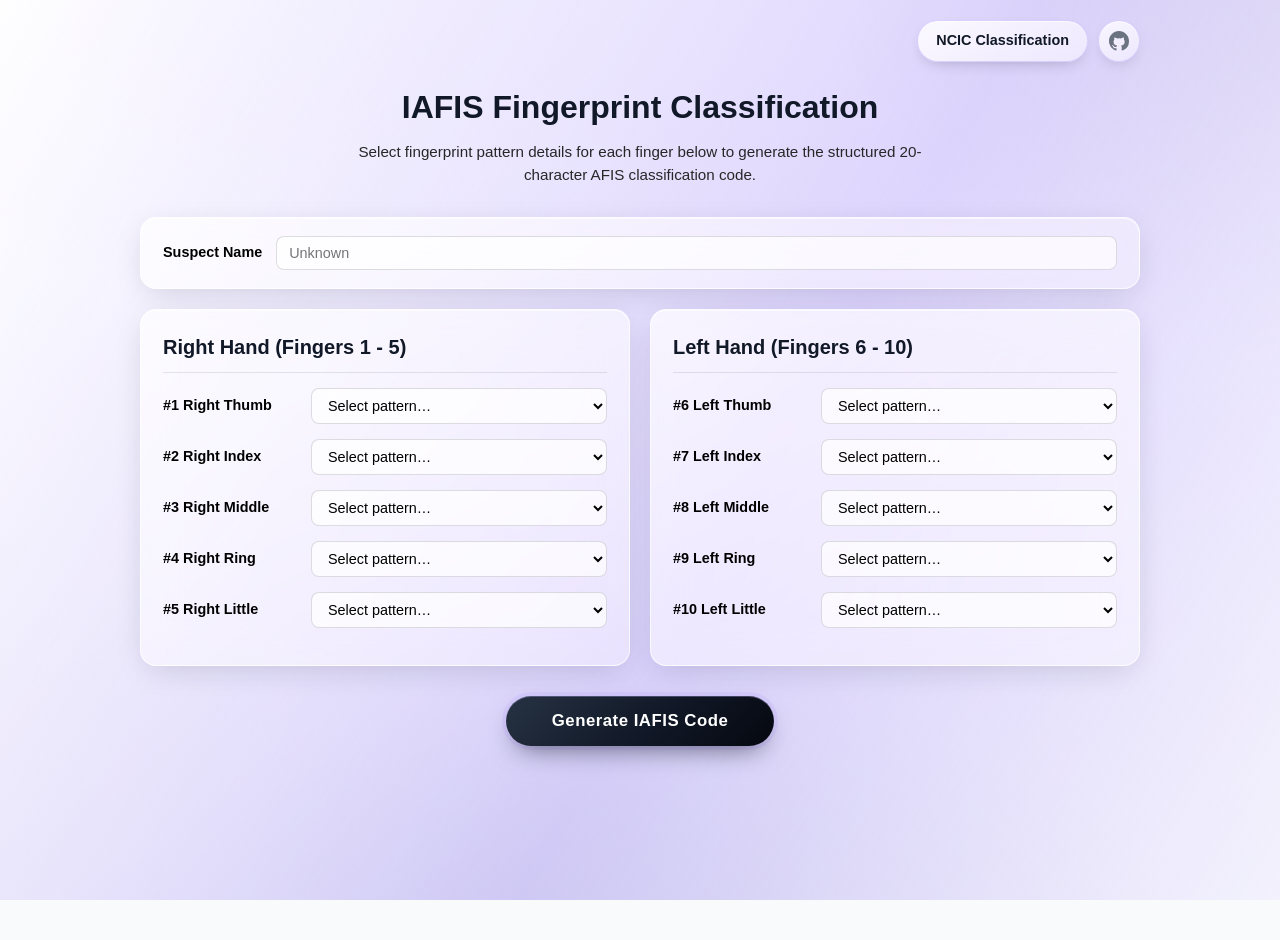
==== IAFIS.html @ 741ed1d3 "Add files via upload" ====
<!DOCTYPE html>
<html lang="en">
<head>
    <meta charset="UTF-8">
    <meta name="viewport" content="width=device-width, initial-scale=1.0">
    <title>Fingerprint Classification System (IAFIS)</title>
    <link rel="stylesheet" href="fingerprint.css">
</head>
<body>

<div class="container">
    <div class="topbar">
        <a class="nav-btn" href="NCIC.html">NCIC Classification</a>
        <a class="icon-btn" href="https://github.com/starlitliz" target="_blank" rel="noopener noreferrer" title="GitHub profile" aria-label="GitHub profile">
            <svg viewBox="0 0 16 16" fill="currentColor" aria-hidden="true"><path d="M8 0C3.58 0 0 3.58 0 8c0 3.54 2.29 6.53 5.47 7.59.4.07.55-.17.55-.38 0-.19-.01-.82-.01-1.49-2.01.37-2.53-.49-2.69-.94-.09-.23-.48-.94-.82-1.13-.28-.15-.68-.52-.01-.53.63-.01 1.08.58 1.23.82.72 1.21 1.87.87 2.33.66.07-.52.28-.87.51-1.07-1.78-.2-2.91-.88-2.91-3.02 0-.68.24-1.24.64-1.68-.06-.16-.28-.82.06-1.7 0 0 .68-.22 2.23.83a5.5 5.5 0 0 1 3.02 0c1.55-1.05 2.23-.83 2.23-.83.34.88.12 1.54.06 1.7.4.44.64 1 .64 1.68 0 2.15-1.13 2.82-2.92 3.02.29.25.55.74.55 1.5 0 1.08-.01 1.96-.01 2.23 0 .21.15.46.55.38A7.99 7.99 0 0 0 16 8c0-4.42-3.58-8-8-8Z"/></svg>
        </a>
    </div>

    <header>
        <h1>IAFIS Fingerprint Classification</h1>
            <p class="description">Select fingerprint pattern details for each finger below to generate the structured 20-character AFIS classification code.</p>

    </header>

    <form id="fingerprintForm">
        <!-- SUSPECT IDENTITY -->
        <div class="suspect-card glass">
            <label for="suspectName">Suspect Name</label>
            <input type="text" id="suspectName" placeholder="Unknown" autocomplete="off">
        </div>

        <div class="hands-grid">
            <!-- RIGHT HAND -->
            <div class="hand-card glass">
                <h2>Right Hand (Fingers 1 - 5)</h2>

                <div class="finger-row">
                    <span class="finger-label">#1 Right Thumb</span>
                    <div class="finger-inputs">
                        <select id="f1" required></select>
                    </div>
                </div>

                <div class="finger-row">
                    <span class="finger-label">#2 Right Index</span>
                    <div class="finger-inputs">
                        <select id="f2" required></select>
                    </div>
                </div>

                <div class="finger-row">
                    <span class="finger-label">#3 Right Middle</span>
                    <div class="finger-inputs">
                        <select id="f3" required></select>
                    </div>
                </div>

                <div class="finger-row">
                    <span class="finger-label">#4 Right Ring</span>
                    <div class="finger-inputs">
                        <select id="f4" required></select>
                    </div>
                </div>

                <div class="finger-row">
                    <span class="finger-label">#5 Right Little</span>
                    <div class="finger-inputs">
                        <select id="f5" required></select>
                    </div>
                </div>
            </div>

            <!-- LEFT HAND -->
            <div class="hand-card glass">
                <h2>Left Hand (Fingers 6 - 10)</h2>

                <div class="finger-row">
                    <span class="finger-label">#6 Left Thumb</span>
                    <div class="finger-inputs">
                        <select id="f6" required></select>
                    </div>
                </div>

                <div class="finger-row">
                    <span class="finger-label">#7 Left Index</span>
                    <div class="finger-inputs">
                        <select id="f7" required></select>
                    </div>
                </div>

                <div class="finger-row">
                    <span class="finger-label">#8 Left Middle</span>
                    <div class="finger-inputs">
                        <select id="f8" required></select>
                    </div>
                </div>

                <div class="finger-row">
                    <span class="finger-label">#9 Left Ring</span>
                    <div class="finger-inputs">
                        <select id="f9" required></select>
                    </div>
                </div>

                <div class="finger-row">
                    <span class="finger-label">#10 Left Little</span>
                    <div class="finger-inputs">
                        <select id="f10" required></select>
                    </div>
                </div>
            </div>
        </div>

        <div class="btn-container">
            <button type="submit">Generate IAFIS Code</button>
        </div>
    </form>

    <!-- RESULTS SECTION -->
    <div id="resultsCard" class="results-card glass">
        <h2>Generated IAFIS Classification Code</h2>
        <p class="suspect-readout" id="suspectReadout">Suspect: <strong>Unknown</strong></p>
        <div class="code-display" id="codeOutput">-- -- -- -- -- -- -- -- -- --</div>

        <h3>Fingerprint Code Breakdown</h3>
        <div class="table-wrapper">
            <table>
                <thead>
                    <tr>
                        <th>Finger Number</th>
                        <th>Finger Name</th>
                        <th>Pattern Selected</th>
                        <th>IAFIS Code Segment</th>
                    </tr>
                </thead>
                <tbody id="breakdownTableBody">
                    <!-- JavaScript dynamically injects rows here -->
                </tbody>
            </table>
        </div>

        <div class="download-row">
            <button type="button" class="secondary-btn" id="downloadPngBtn">DOWNLOAD</button>
        </div>
    </div>
</div>

<script src="fingerprint.js"></script>
<script>
    // IAFIS needs no tracing or ridge count: the pattern alone fixes the code,
    // except for loops, where the coding hand decides the slant.
    //   all arches -> AU      all whorls -> WU
    //   scarred    -> SR      amputated  -> XX
    //   unclassifiable -> UC  unattainable -> UP
    const patterns = [
        { value: "PLAIN_ARCH",     label: "Plain Arch ",                group: "arch" },
        { value: "TENTED_ARCH",    label: "Tented Arch ",               group: "arch" },
        { value: "PLAIN_WHORL",    label: "Plain Whorl ",               group: "whorl" },
        { value: "CENTRAL_POCKET", label: "Central Pocket Loop Whorl ", group: "whorl" },
        { value: "DOUBLE_LOOP",    label: "Double Loop Whorl ",         group: "whorl" },
        { value: "ACCIDENTAL",     label: "Accidental Whorl ",          group: "whorl" },
        { value: "ULNAR_LOOP",     label: "Ulnar Loop",                     group: "loop" },
        { value: "RADIAL_LOOP",    label: "Radial Loop",                    group: "loop" },
        { value: "AMPUTATED",      label: "Amputated ",                 code: "XX" },
        { value: "SCARRED",        label: "Scarred ",                   code: "SR" },
        { value: "UNCLASSIFIABLE", label: "Cannot Be Classified ",      code: "UC" },
        { value: "UNATTAINABLE",   label: "Unattainable Print ",        code: "UP" }
    ];

    function iafisSegmentFor(i) {
        const pattern = patternFor(document.getElementById("f" + i).value);
        if (!pattern) return null;

        // The code column already shows the AU / WU collapse, so the detail
        // column just names the pattern.
        const label = pattern.label.replace(/ \([A-Z]{2}\)$/, "").trim();

        if (pattern.group === "arch") {
            return { code: "AU", detail: label };
        }

        if (pattern.group === "whorl") {
            return { code: "WU", detail: label };
        }

        if (pattern.group === "loop") {
            // Ulnar on the right hand and radial on the left both slant right;
            // the opposite pairing slants left.
            const rightHand = i <= 5;
            const isUlnar = pattern.value === "ULNAR_LOOP";
            const code = (isUlnar === rightHand) ? "RS" : "LS";
            return {
                code: code,
                detail: label + ", " + (rightHand ? "right" : "left") + " hand, " +
                        (code === "RS" ? "right slant" : "left slant")
            };
        }

        return { code: pattern.code, detail: label };
    }

    initFingerprintPage({
        system: "IAFIS",
        patterns: patterns,
        segmentFor: iafisSegmentFor,
        incompleteMessage: i =>
            "Finger #" + i + " (" + FINGER_NAMES[i - 1] + ") has no pattern selected. " +
            "Please choose an option for every finger."
    });
</script>

</body>
</html>
---- fingerprint.css ----
:root {
    --primary: #111827;
    --primary-hover: #374151;
    --background: #F9FAFB;
    --card-bg: #ffffff;
    --text: #000000;
    --border: #cbd5e1;
    --accent: #C4B5FD;
    --accent-rgb: 196 181 253;
    --glass-border: rgba(255, 255, 255, 0.72);
    --glass-shadow: 0 8px 32px -8px rgb(15 23 42 / 0.18);
}

body {
    font-family: -apple-system, BlinkMacSystemFont, "Segoe UI", Roboto, Helvetica, Arial, sans-serif;
    color: var(--text);
    line-height: 1.5;
    margin: 0;
    padding: 20px;
    min-height: 100vh;
    background-color: var(--background);
    /* Layered washes: lilac accent top-left, ink top-right, slate at the
       base, over a soft vertical fade. Fixed so it stays put on scroll. */
    background-image:
        radial-gradient(900px 620px at 10% -12%, rgb(var(--accent-rgb) / 0.30), transparent 62%),
        radial-gradient(820px 680px at 102% -4%, rgb(17 24 39 / 0.11), transparent 58%),
        radial-gradient(900px 560px at 50% 112%, rgb(148 163 184 / 0.30), transparent 62%),
        linear-gradient(180deg, #ffffff 0%, var(--background) 42%, #eceff4 100%);
    background-attachment: fixed;
}

/* Slow lilac-and-white drift, painted on a fixed layer behind the content so
   scrolling never moves it and the glass panels blur it as it travels. */
body::before {
    content: "";
    position: fixed;
    inset: 0;
    z-index: -1;
    pointer-events: none;
    background-image: linear-gradient(120deg,
        #ffffff 0%,
        rgb(var(--accent-rgb) / 0.62) 18%,
        #ffffff 36%,
        rgb(var(--accent-rgb) / 0.45) 54%,
        #ffffff 72%,
        rgb(var(--accent-rgb) / 0.58) 88%,
        #ffffff 100%);
    background-size: 320% 320%;
    opacity: 0.9;
    animation: lilacDrift 26s ease-in-out infinite alternate;
}

@keyframes lilacDrift {
    0%   { background-position:   0% 50%; }
    50%  { background-position: 100%  8%; }
    100% { background-position:  55% 100%; }
}

@media (prefers-reduced-motion: reduce) {
    body::before {
        animation: none;
    }
}

.container {
    max-width: 1000px;
    margin: 0 auto;
}

header {
    text-align: center;
    margin-bottom: 30px;
}

h1 {
    color: var(--primary);
    margin-bottom: 10px;
}

.description {
    color: #272728;
    font-size: 0.95rem;
    max-width: 600px;
    margin: 0 auto;
}

/* ---------- Top-right actions ---------- */

.topbar {
    display: flex;
    align-items: center;
    justify-content: flex-end;
    gap: 10px;
    margin-bottom: 10px;
}

.nav-btn {
    display: inline-flex;
    align-items: center;
    gap: 8px;
    padding: 9px 18px;
    border-radius: 999px;
    font-size: 0.9rem;
    font-weight: 600;
    text-decoration: none;
    color: var(--primary);
    background-image: linear-gradient(155deg, rgb(255 255 255 / 0.86), rgb(255 255 255 / 0.5));
    border: 1px solid rgb(var(--accent-rgb) / 0.55);
    box-shadow:
        0 6px 16px -8px rgb(17 24 39 / 0.32),
        inset 0 1px 0 rgb(255 255 255 / 0.7);
    backdrop-filter: blur(12px) saturate(160%);
    -webkit-backdrop-filter: blur(12px) saturate(160%);
    transition: transform 0.18s ease, box-shadow 0.2s ease;
}

.nav-btn:hover {
    transform: translateY(-1px);
    box-shadow:
        0 10px 22px -10px rgb(17 24 39 / 0.38),
        0 0 0 4px rgb(var(--accent-rgb) / 0.30),
        inset 0 1px 0 rgb(255 255 255 / 0.7);
}

.nav-btn:focus-visible,
.icon-btn:focus-visible {
    outline: 3px solid var(--accent);
    outline-offset: 3px;
}

.icon-btn {
    display: inline-flex;
    align-items: center;
    justify-content: center;
    width: 40px;
    height: 40px;
    border-radius: 50%;
    color: #6b7280;
    background-image: linear-gradient(155deg, rgb(255 255 255 / 0.82), rgb(255 255 255 / 0.45));
    /* Same lilac ring as the nav button, so the pair reads as one cluster. */
    border: 1px solid rgb(var(--accent-rgb) / 0.55);
    box-shadow:
        0 6px 16px -8px rgb(17 24 39 / 0.28),
        inset 0 1px 0 rgb(255 255 255 / 0.7);
    backdrop-filter: blur(12px) saturate(160%);
    -webkit-backdrop-filter: blur(12px) saturate(160%);
    transition: transform 0.18s ease, color 0.2s ease, box-shadow 0.2s ease;
}

.icon-btn:hover {
    transform: translateY(-1px);
    color: var(--primary);
    box-shadow:
        0 10px 22px -10px rgb(17 24 39 / 0.34),
        0 0 0 4px rgb(var(--accent-rgb) / 0.26),
        inset 0 1px 0 rgb(255 255 255 / 0.7);
}

.icon-btn svg {
    width: 20px;
    height: 20px;
    display: block;
}


.suspect-card {
    padding: 18px 22px;
    margin-bottom: 20px;
    display: flex;
    align-items: center;
    gap: 14px;
    flex-wrap: wrap;
}

.suspect-card label {
    font-weight: 600;
    font-size: 0.9rem;
}

.suspect-card input {
    flex: 1 1 240px;
}

.suspect-hint {
    font-size: 0.8rem;
    color: #4b5563;
    flex-basis: 100%;
    margin: 0;
}

.suspect-readout {
    font-size: 0.95rem;
    color: #374151;
    margin: 0 0 6px;
}

.suspect-readout strong {
    color: var(--primary);
}

/* ---------- Cards ---------- */

.hands-grid {
    display: grid;
    grid-template-columns: 1fr;
    gap: 20px;
    margin-bottom: 30px;
}

@media (min-width: 768px) {
    .hands-grid {
        grid-template-columns: 1fr 1fr;
    }
}

/* Frosted panel shared by the hand cards, suspect card and results card. */
.glass {
    background-image: linear-gradient(155deg, rgb(255 255 255 / 0.72), rgb(255 255 255 / 0.38));
    border: 1px solid var(--glass-border);
    border-radius: 16px;
    box-shadow: var(--glass-shadow), inset 0 1px 0 rgb(255 255 255 / 0.65);
    backdrop-filter: blur(18px) saturate(165%);
    -webkit-backdrop-filter: blur(18px) saturate(165%);
}

/* Browsers without backdrop-filter would show text over the raw
   gradient, so fall back to a near-opaque panel. */
@supports not ((backdrop-filter: blur(1px)) or (-webkit-backdrop-filter: blur(1px))) {
    .glass {
        background-image: linear-gradient(155deg, rgb(255 255 255 / 0.96), rgb(255 255 255 / 0.9));
    }
}

.hand-card {
    padding: 22px;
}

.hand-card h2 {
    color: var(--primary);
    font-size: 1.25rem;
    margin-top: 0;
    margin-bottom: 15px;
    border-bottom: 1px solid rgb(17 24 39 / 0.10);
    padding-bottom: 10px;
}

.finger-row {
    display: flex;
    flex-direction: column;
    gap: 8px;
    margin-bottom: 15px;
}

@media (min-width: 480px) {
    .finger-row {
        flex-direction: row;
        align-items: center;
        justify-content: space-between;
    }
}

.finger-label {
    font-weight: 600;
    font-size: 0.9rem;
    min-width: 140px;
}

.finger-inputs {
    display: flex;
    gap: 10px;
    flex-grow: 1;
}

/* ---------- Inputs ---------- */

select,
input[type="number"],
input[type="text"] {
    width: 100%;
    padding: 8px 12px;
    border-radius: 8px;
    border: 1px solid rgb(17 24 39 / 0.14);
    background-color: rgb(255 255 255 / 0.72);
    color: var(--text);
    font-size: 0.9rem;
    font-family: inherit;
    outline: none;
    transition: border-color 0.2s, box-shadow 0.2s, background-color 0.2s;
    box-sizing: border-box;
}

select:hover,
input[type="number"]:hover,
input[type="text"]:hover {
    background-color: rgb(255 255 255 / 0.9);
}

select:focus,
input[type="number"]:focus,
input[type="text"]:focus {
    border-color: var(--primary);
    background-color: #fff;
    box-shadow: 0 0 0 3px rgb(var(--accent-rgb) / 0.50);
}

.pattern-select {
    flex: 2 1 0;
}

.extra-input {
    flex: 1 1 0;
    min-width: 0;
}

.hidden {
    display: none;
}

/* ---------- Buttons ---------- */

.btn-container {
    text-align: center;
    margin-bottom: 30px;
}

button {
    position: relative;
    overflow: hidden;
    background-image: linear-gradient(135deg, #263243 0%, var(--primary) 55%, #05080f 100%);
    color: #fff;
    border: none;
    padding: 15px 46px;
    font-size: 1.05rem;
    font-family: inherit;
    font-weight: 700;
    letter-spacing: 0.03em;
    border-radius: 999px;
    cursor: pointer;
    transition: transform 0.18s ease, box-shadow 0.2s ease, filter 0.2s ease;
    /* Dark body, lilac halo — echoes the accent on the result readout. */
    box-shadow:
        0 12px 26px -10px rgb(17 24 39 / 0.60),
        0 0 0 4px rgb(var(--accent-rgb) / 0.32),
        inset 0 1px 0 rgb(var(--accent-rgb) / 0.30);
}

/* Light sweep that crosses the button on hover. */
button::after {
    content: "";
    position: absolute;
    inset: 0;
    background-image: linear-gradient(110deg, transparent 20%, rgb(255 255 255 / 0.28) 50%, transparent 80%);
    transform: translateX(-120%);
    transition: transform 0.55s ease;
}

button:hover {
    transform: translateY(-2px);
    filter: brightness(1.08);
    box-shadow:
        0 18px 34px -12px rgb(17 24 39 / 0.65),
        0 0 0 6px rgb(var(--accent-rgb) / 0.48),
        inset 0 1px 0 rgb(var(--accent-rgb) / 0.38);
}

button:hover::after {
    transform: translateX(120%);
}

button:active {
    transform: translateY(0) scale(0.985);
}

button:focus-visible {
    outline: 3px solid var(--accent);
    outline-offset: 4px;
}

/* Quieter counterpart to the main action, for the PNG export. */
.secondary-btn {
    background-image: linear-gradient(155deg, rgb(255 255 255 / 0.9), rgb(255 255 255 / 0.55));
    color: var(--primary);
    padding: 10px 22px;
    font-size: 0.9rem;
    font-weight: 600;
    letter-spacing: 0;
    border: 1px solid rgb(var(--accent-rgb) / 0.55);
    box-shadow:
        0 6px 16px -8px rgb(17 24 39 / 0.30),
        inset 0 1px 0 rgb(255 255 255 / 0.7);
}

.secondary-btn:hover {
    filter: none;
    box-shadow:
        0 10px 22px -10px rgb(17 24 39 / 0.35),
        0 0 0 4px rgb(var(--accent-rgb) / 0.30),
        inset 0 1px 0 rgb(255 255 255 / 0.7);
}

.secondary-btn::after {
    background-image: linear-gradient(110deg, transparent 20%, rgb(var(--accent-rgb) / 0.40) 50%, transparent 80%);
}

.download-row {
    display: flex;
    justify-content: flex-end;
    margin-top: 16px;
}

@media (prefers-reduced-motion: reduce) {
    button, button::after, .nav-btn, .icon-btn {
        transition: none;
    }

    button:hover, .nav-btn:hover, .icon-btn:hover {
        transform: none;
    }
}

/* ---------- Results ---------- */

.results-card {
    padding: 26px;
    display: none;
}

.results-card.active {
    display: block;
}

.results-card h2 {
    margin-top: 0;
    color: var(--primary);
}

.code-display {
    background-image: linear-gradient(135deg, #16202f 0%, #0f172a 60%, #060a12 100%);
    color: var(--accent);
    font-family: ui-monospace, SFMono-Regular, Menlo, Consolas, monospace;
    font-size: 1.75rem;
    text-align: center;
    padding: 18px 15px;
    border-radius: 12px;
    letter-spacing: 2px;
    margin: 20px 0;
    font-weight: bold;
    border: 1px solid rgb(var(--accent-rgb) / 0.28);
    box-shadow:
        inset 0 0 26px rgb(var(--accent-rgb) / 0.12),
        0 10px 24px -12px rgb(15 23 42 / 0.55);
    text-shadow: 0 0 14px rgb(var(--accent-rgb) / 0.50);
}

.table-wrapper {
    overflow-x: auto;
    border-radius: 12px;
    border: 1px solid rgb(17 24 39 / 0.10);
}

table {
    width: 100%;
    border-collapse: collapse;
    font-size: 0.9rem;
}

th, td {
    border-bottom: 1px solid rgb(17 24 39 / 0.08);
    padding: 11px 10px;
    text-align: center;
}

th {
    background-color: rgb(17 24 39 / 0.06);
    color: var(--primary);
    font-weight: 600;
    letter-spacing: 0.02em;
}

tbody tr:nth-child(even) {
    background-color: rgb(255 255 255 / 0.45);
}

tbody tr:last-child td {
    border-bottom: none;
}
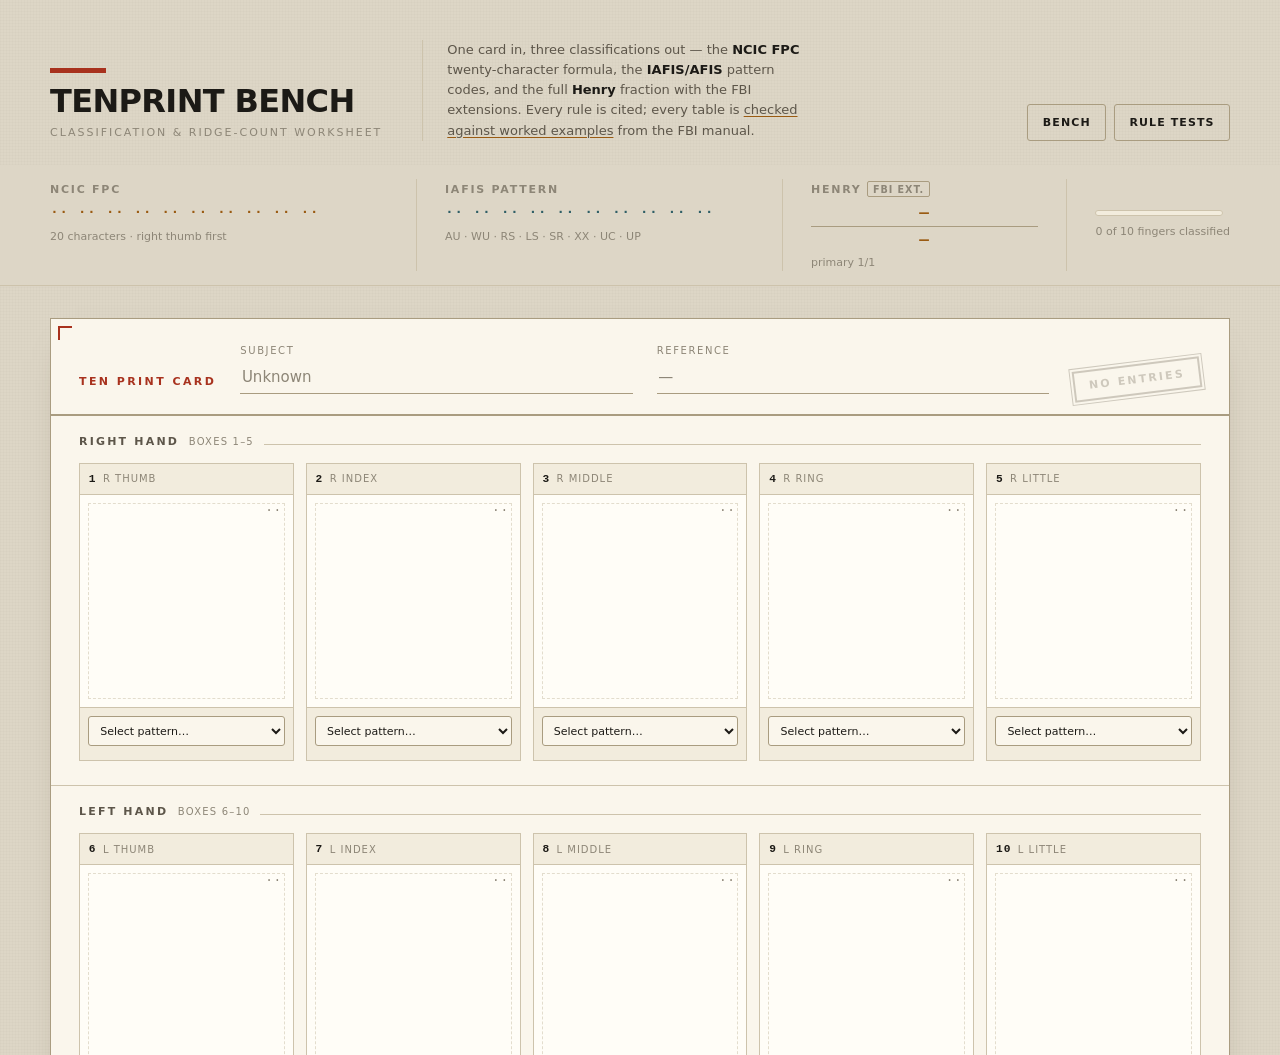
==== commit 2fdf7e24: "Rebuild as a single bench computing NCIC, IAFIS and Henry together The two pages duplicated their fi" ====
--- a/IAFIS.html
+++ b/IAFIS.html
@@ -1,213 +1,14 @@
 <!DOCTYPE html>
 <html lang="en">
 <head>
-    <meta charset="UTF-8">
-    <meta name="viewport" content="width=device-width, initial-scale=1.0">
-    <title>Fingerprint Classification System (IAFIS)</title>
-    <link rel="stylesheet" href="fingerprint.css">
+<meta charset="UTF-8">
+<title>Moved — Tenprint Bench</title>
+<meta http-equiv="refresh" content="0; url=index.html">
+<link rel="canonical" href="index.html">
 </head>
 <body>
-
-<div class="container">
-    <div class="topbar">
-        <a class="nav-btn" href="NCIC.html">NCIC Classification</a>
-        <a class="icon-btn" href="https://github.com/starlitliz" target="_blank" rel="noopener noreferrer" title="GitHub profile" aria-label="GitHub profile">
-            <svg viewBox="0 0 16 16" fill="currentColor" aria-hidden="true"><path d="M8 0C3.58 0 0 3.58 0 8c0 3.54 2.29 6.53 5.47 7.59.4.07.55-.17.55-.38 0-.19-.01-.82-.01-1.49-2.01.37-2.53-.49-2.69-.94-.09-.23-.48-.94-.82-1.13-.28-.15-.68-.52-.01-.53.63-.01 1.08.58 1.23.82.72 1.21 1.87.87 2.33.66.07-.52.28-.87.51-1.07-1.78-.2-2.91-.88-2.91-3.02 0-.68.24-1.24.64-1.68-.06-.16-.28-.82.06-1.7 0 0 .68-.22 2.23.83a5.5 5.5 0 0 1 3.02 0c1.55-1.05 2.23-.83 2.23-.83.34.88.12 1.54.06 1.7.4.44.64 1 .64 1.68 0 2.15-1.13 2.82-2.92 3.02.29.25.55.74.55 1.5 0 1.08-.01 1.96-.01 2.23 0 .21.15.46.55.38A7.99 7.99 0 0 0 16 8c0-4.42-3.58-8-8-8Z"/></svg>
-        </a>
-    </div>
-
-    <header>
-        <h1>IAFIS Fingerprint Classification</h1>
-            <p class="description">Select fingerprint pattern details for each finger below to generate the structured 20-character AFIS classification code.</p>
-
-    </header>
-
-    <form id="fingerprintForm">
-        <!-- SUSPECT IDENTITY -->
-        <div class="suspect-card glass">
-            <label for="suspectName">Suspect Name</label>
-            <input type="text" id="suspectName" placeholder="Unknown" autocomplete="off">
-        </div>
-
-        <div class="hands-grid">
-            <!-- RIGHT HAND -->
-            <div class="hand-card glass">
-                <h2>Right Hand (Fingers 1 - 5)</h2>
-
-                <div class="finger-row">
-                    <span class="finger-label">#1 Right Thumb</span>
-                    <div class="finger-inputs">
-                        <select id="f1" required></select>
-                    </div>
-                </div>
-
-                <div class="finger-row">
-                    <span class="finger-label">#2 Right Index</span>
-                    <div class="finger-inputs">
-                        <select id="f2" required></select>
-                    </div>
-                </div>
-
-                <div class="finger-row">
-                    <span class="finger-label">#3 Right Middle</span>
-                    <div class="finger-inputs">
-                        <select id="f3" required></select>
-                    </div>
-                </div>
-
-                <div class="finger-row">
-                    <span class="finger-label">#4 Right Ring</span>
-                    <div class="finger-inputs">
-                        <select id="f4" required></select>
-                    </div>
-                </div>
-
-                <div class="finger-row">
-                    <span class="finger-label">#5 Right Little</span>
-                    <div class="finger-inputs">
-                        <select id="f5" required></select>
-                    </div>
-                </div>
-            </div>
-
-            <!-- LEFT HAND -->
-            <div class="hand-card glass">
-                <h2>Left Hand (Fingers 6 - 10)</h2>
-
-                <div class="finger-row">
-                    <span class="finger-label">#6 Left Thumb</span>
-                    <div class="finger-inputs">
-                        <select id="f6" required></select>
-                    </div>
-                </div>
-
-                <div class="finger-row">
-                    <span class="finger-label">#7 Left Index</span>
-                    <div class="finger-inputs">
-                        <select id="f7" required></select>
-                    </div>
-                </div>
-
-                <div class="finger-row">
-                    <span class="finger-label">#8 Left Middle</span>
-                    <div class="finger-inputs">
-                        <select id="f8" required></select>
-                    </div>
-                </div>
-
-                <div class="finger-row">
-                    <span class="finger-label">#9 Left Ring</span>
-                    <div class="finger-inputs">
-                        <select id="f9" required></select>
-                    </div>
-                </div>
-
-                <div class="finger-row">
-                    <span class="finger-label">#10 Left Little</span>
-                    <div class="finger-inputs">
-                        <select id="f10" required></select>
-                    </div>
-                </div>
-            </div>
-        </div>
-
-        <div class="btn-container">
-            <button type="submit">Generate IAFIS Code</button>
-        </div>
-    </form>
-
-    <!-- RESULTS SECTION -->
-    <div id="resultsCard" class="results-card glass">
-        <h2>Generated IAFIS Classification Code</h2>
-        <p class="suspect-readout" id="suspectReadout">Suspect: <strong>Unknown</strong></p>
-        <div class="code-display" id="codeOutput">-- -- -- -- -- -- -- -- -- --</div>
-
-        <h3>Fingerprint Code Breakdown</h3>
-        <div class="table-wrapper">
-            <table>
-                <thead>
-                    <tr>
-                        <th>Finger Number</th>
-                        <th>Finger Name</th>
-                        <th>Pattern Selected</th>
-                        <th>IAFIS Code Segment</th>
-                    </tr>
-                </thead>
-                <tbody id="breakdownTableBody">
-                    <!-- JavaScript dynamically injects rows here -->
-                </tbody>
-            </table>
-        </div>
-
-        <div class="download-row">
-            <button type="button" class="secondary-btn" id="downloadPngBtn">DOWNLOAD</button>
-        </div>
-    </div>
-</div>
-
-<script src="fingerprint.js"></script>
-<script>
-    // IAFIS needs no tracing or ridge count: the pattern alone fixes the code,
-    // except for loops, where the coding hand decides the slant.
-    //   all arches -> AU      all whorls -> WU
-    //   scarred    -> SR      amputated  -> XX
-    //   unclassifiable -> UC  unattainable -> UP
-    const patterns = [
-        { value: "PLAIN_ARCH",     label: "Plain Arch ",                group: "arch" },
-        { value: "TENTED_ARCH",    label: "Tented Arch ",               group: "arch" },
-        { value: "PLAIN_WHORL",    label: "Plain Whorl ",               group: "whorl" },
-        { value: "CENTRAL_POCKET", label: "Central Pocket Loop Whorl ", group: "whorl" },
-        { value: "DOUBLE_LOOP",    label: "Double Loop Whorl ",         group: "whorl" },
-        { value: "ACCIDENTAL",     label: "Accidental Whorl ",          group: "whorl" },
-        { value: "ULNAR_LOOP",     label: "Ulnar Loop",                     group: "loop" },
-        { value: "RADIAL_LOOP",    label: "Radial Loop",                    group: "loop" },
-        { value: "AMPUTATED",      label: "Amputated ",                 code: "XX" },
-        { value: "SCARRED",        label: "Scarred ",                   code: "SR" },
-        { value: "UNCLASSIFIABLE", label: "Cannot Be Classified ",      code: "UC" },
-        { value: "UNATTAINABLE",   label: "Unattainable Print ",        code: "UP" }
-    ];
-
-    function iafisSegmentFor(i) {
-        const pattern = patternFor(document.getElementById("f" + i).value);
-        if (!pattern) return null;
-
-        // The code column already shows the AU / WU collapse, so the detail
-        // column just names the pattern.
-        const label = pattern.label.replace(/ \([A-Z]{2}\)$/, "").trim();
-
-        if (pattern.group === "arch") {
-            return { code: "AU", detail: label };
-        }
-
-        if (pattern.group === "whorl") {
-            return { code: "WU", detail: label };
-        }
-
-        if (pattern.group === "loop") {
-            // Ulnar on the right hand and radial on the left both slant right;
-            // the opposite pairing slants left.
-            const rightHand = i <= 5;
-            const isUlnar = pattern.value === "ULNAR_LOOP";
-            const code = (isUlnar === rightHand) ? "RS" : "LS";
-            return {
-                code: code,
-                detail: label + ", " + (rightHand ? "right" : "left") + " hand, " +
-                        (code === "RS" ? "right slant" : "left slant")
-            };
-        }
-
-        return { code: pattern.code, detail: label };
-    }
-
-    initFingerprintPage({
-        system: "IAFIS",
-        patterns: patterns,
-        segmentFor: iafisSegmentFor,
-        incompleteMessage: i =>
-            "Finger #" + i + " (" + FINGER_NAMES[i - 1] + ") has no pattern selected. " +
-            "Please choose an option for every finger."
-    });
-</script>
-
+<p>The separate IAFIS page has been folded into the bench, which now computes
+the NCIC FPC, the IAFIS pattern codes and the Henry formula together from a
+single card. <a href="index.html">Continue to the bench</a>.</p>
 </body>
 </html>
